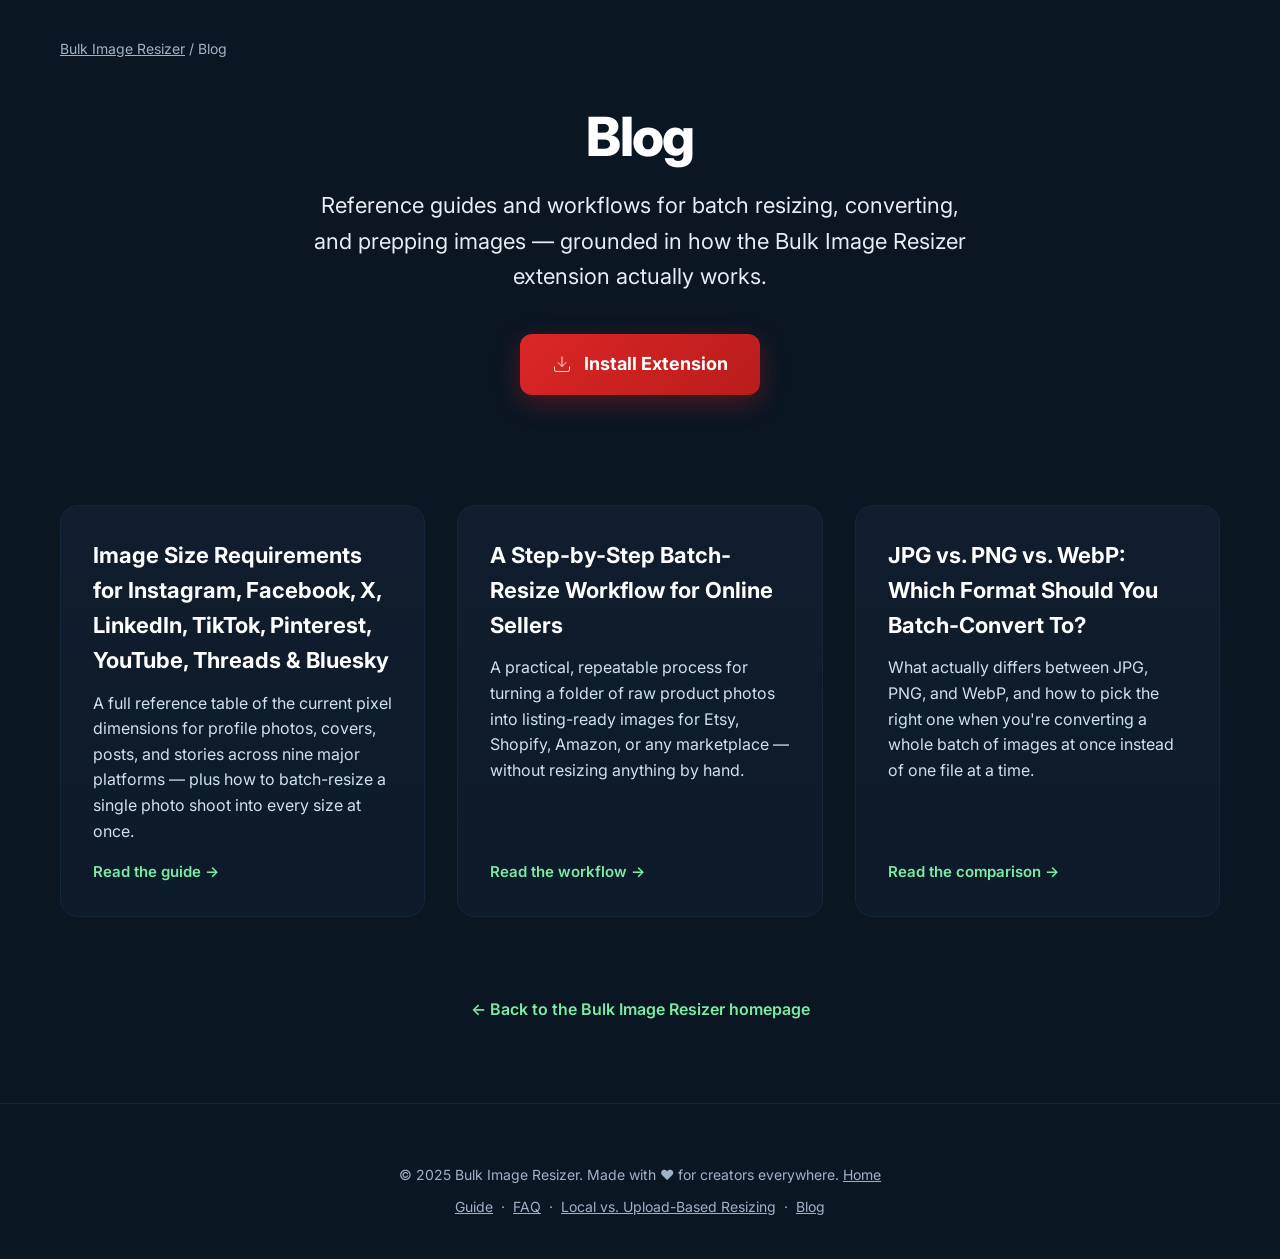
==== blog/index.html @ 039ac87c "feat(blog): add blog section with 3 articles on image sizing and formats Adds /blog/ (index + 3 full" ====
<!DOCTYPE html>
<html lang="en">
<head>
  <meta charset="utf-8" />
  <meta name="viewport" content="width=device-width, initial-scale=1" />
  <title>Blog — Bulk Image Resizer</title>
  <meta name="description" content="Guides and reference articles on batch image resizing: platform image size requirements, seller workflows, and format conversion — from the Bulk Image Resizer Chrome extension." />
  <meta name="keywords" content="bulk image resizer blog, batch image resizer chrome extension, resize multiple images at once, resize and convert images in bulk" />

  <!-- Canonical -->
  <link rel="canonical" href="https://bulk-image-resizer.com/blog/" />

  <!-- Open Graph -->
  <meta property="og:type" content="website" />
  <meta property="og:url" content="https://bulk-image-resizer.com/blog/" />
  <meta property="og:title" content="Blog — Bulk Image Resizer" />
  <meta property="og:description" content="Guides and reference articles on batch image resizing: platform image size requirements, seller workflows, and format conversion." />
  <meta property="og:image" content="https://bulk-image-resizer.com/Landing_Screen_1.png" />
  <meta property="og:site_name" content="Bulk Image Resizer" />

  <!-- Twitter Card -->
  <meta name="twitter:card" content="summary_large_image" />
  <meta name="twitter:title" content="Blog — Bulk Image Resizer" />
  <meta name="twitter:description" content="Guides and reference articles on batch image resizing: platform image size requirements, seller workflows, and format conversion." />
  <meta name="twitter:image" content="https://bulk-image-resizer.com/Landing_Screen_1.png" />

  <!-- Structured Data -->
  <script type="application/ld+json">
  {
    "@context": "https://schema.org",
    "@type": "CollectionPage",
    "name": "Bulk Image Resizer Blog",
    "url": "https://bulk-image-resizer.com/blog/",
    "description": "Guides and reference articles on batch image resizing, platform image size requirements, and format conversion.",
    "isPartOf": {
      "@type": "WebSite",
      "name": "Bulk Image Resizer",
      "url": "https://bulk-image-resizer.com/"
    }
  }
  </script>

  <!-- Google Tag Manager -->
  <script>(function(w,d,s,l,i){w[l]=w[l]||[];w[l].push({'gtm.start':
  new Date().getTime(),event:'gtm.js'});var f=d.getElementsByTagName(s)[0],
  j=d.createElement(s),dl=l!='dataLayer'?'&l='+l:'';j.async=true;j.src=
  'https://www.googletagmanager.com/gtm.js?id='+i+dl;f.parentNode.insertBefore(j,f);
  })(window,document,'script','dataLayer','GTM-MJVHKL4W');</script>
  <!-- End Google Tag Manager -->

  <!-- Umami -->
  <script defer src="https://cloud.umami.is/script.js" data-website-id="93c9dfe5-8eb3-4b94-a3b7-7828f1651d2e"></script>

  <!-- Favicons -->
  <link rel="icon" type="image/png" href="/favicon-96x96.png" sizes="96x96" />
  <link rel="icon" type="image/svg+xml" href="/favicon.svg" />
  <link rel="shortcut icon" href="/favicon.ico" />
  <link rel="apple-touch-icon" sizes="180x180" href="/apple-touch-icon.png" />
  <link rel="manifest" href="/site.webmanifest" />

  <!-- Typography -->
  <link rel="preconnect" href="https://fonts.googleapis.com">
  <link rel="preconnect" href="https://fonts.gstatic.com" crossorigin>
  <link href="https://fonts.googleapis.com/css2?family=Inter:wght@400;500;600;700;800&display=swap" rel="stylesheet">

  <style>
    :root{
      --brand:#0A1625;
      --body:#0b1623;
      --card-bg:#0f1d2e;
      --card-bg-2:#0c1a29;
      --card-border:#12263c;
      --text-hero:#e6edf3;
      --text-muted:#cfe0ef;
      --muted:#9fb3c8;
      --accent:#7ceba3;
      --accent-hover:#6dd49a;
      --radius:18px;
      --shadow:0 24px 60px rgba(0,0,0,.35), 0 3px 10px rgba(0,0,0,.25);
      --shadow-lg:0 32px 80px rgba(0,0,0,.4), 0 4px 16px rgba(0,0,0,.3);
    }

    *{box-sizing:border-box}
    html,body{height:100%}
    body{
      margin:0;
      font-family: Inter, system-ui, -apple-system, "Segoe UI", Roboto, Helvetica, Arial, sans-serif;
      background: var(--body);
      color:#dbe7f3;
      line-height: 1.6;
    }

    .container{
      max-width: 1200px;
      margin: 0 auto;
      padding: 0 20px;
    }

    .breadcrumb{
      padding: 24px 0 0;
      font-size: 14px;
      color: var(--muted);
    }
    .breadcrumb a{ color: var(--muted); text-decoration: underline; }
    .breadcrumb a:hover{ color: var(--text-hero); }

    .header{
      padding: 32px 0 50px;
      text-align: center;
    }

    .hero{
      margin-bottom: 20px;
    }

    .hero h1{
      font-size: clamp(32px, 5.5vw, 54px);
      line-height:1.15;
      letter-spacing:-.03em;
      margin:0 0 20px;
      font-weight: 800;
      color:#fff;
      text-wrap: balance;
      max-width: 900px;
      margin-left: auto;
      margin-right: auto;
    }

    .hero p{
      font-size: clamp(18px, 2.5vw, 22px);
      color: var(--text-hero);
      margin: 0 0 40px;
      max-width: 680px;
      margin-left: auto;
      margin-right: auto;
    }

    .cta-button{
      display: inline-flex;
      align-items: center;
      gap: 12px;
      background: linear-gradient(135deg, #dc2626, #b91c1c);
      color: white;
      text-decoration: none;
      font-weight: 700;
      font-size: 18px;
      padding: 16px 32px;
      border-radius: 12px;
      box-shadow: 0 8px 24px rgba(220, 38, 38, .3);
      transition: all 0.3s ease;
      border: none;
      cursor: pointer;
    }

    .cta-button:hover{
      transform: translateY(-2px);
      box-shadow: 0 12px 32px rgba(220, 38, 38, .4);
      background: linear-gradient(135deg, #ef4444, #dc2626);
    }

    .cta-button svg{
      width: 20px;
      height: 20px;
    }

    .features{
      margin: 40px 0 80px;
    }

    .features h2{
      font-size: clamp(26px, 3.6vw, 36px);
      font-weight: 700;
      text-align: center;
      margin: 0 0 32px;
      color: #fff;
    }

    .prose{
      max-width:760px;
      margin:0 auto;
      color:var(--text-muted);
      font-size:17px;
    }

    .prose p{ margin: 0 0 18px; }
    .prose ul, .prose ol{ padding-left: 22px; line-height: 1.8; }
    .prose li{ margin-bottom: 8px; }
    .prose strong{ color:#fff; }

    .post-grid{
      display: grid;
      grid-template-columns: repeat(auto-fit, minmax(300px, 1fr));
      gap: 32px;
      margin-bottom: 20px;
    }

    .post-card{
      background: linear-gradient(180deg, var(--card-bg), var(--card-bg-2));
      border: 1px solid var(--card-border);
      border-radius: var(--radius);
      padding: 32px;
      text-align: left;
      transition: all 0.3s ease;
      display: flex;
      flex-direction: column;
    }

    .post-card:hover{
      transform: translateY(-4px);
      box-shadow: var(--shadow-lg);
    }

    .post-card h3{
      font-size: 22px;
      font-weight: 700;
      margin: 0 0 12px;
    }

    .post-card h3 a{
      color: #fff;
      text-decoration: none;
    }
    .post-card h3 a:hover{ color: var(--accent); }

    .post-card p{
      color: var(--text-muted);
      margin: 0 0 16px;
      font-size: 16px;
      flex-grow: 1;
    }

    .post-card .read-more{
      color: var(--accent);
      font-weight: 600;
      text-decoration: none;
      font-size: 15px;
    }
    .post-card .read-more:hover{ text-decoration: underline; }

    .home-link-wrap{
      text-align:center;
      margin-top: 60px;
    }
    .home-link-wrap a{
      color: var(--accent);
      font-weight: 600;
      text-decoration: none;
    }
    .home-link-wrap a:hover{ text-decoration: underline; }

    .footer{
      text-align: center;
      padding: 60px 0 40px;
      border-top: 1px solid rgba(255,255,255,.06);
      margin-top: 80px;
    }

    .footer p{
      color: var(--muted);
      margin: 0;
      font-size: 14px;
    }

    .footer a{ color: var(--muted); }

    @media (max-width: 768px) {
      .container{
        padding: 0 16px;
      }
      .hero{
        margin-bottom: 40px;
      }
      .features{
        margin: 50px 0;
      }
    }
  </style>
</head>
<body>
  <!-- Google Tag Manager (noscript) -->
  <noscript><iframe src="https://www.googletagmanager.com/ns.html?id=GTM-MJVHKL4W"
  height="0" width="0" style="display:none;visibility:hidden"></iframe></noscript>
  <!-- End Google Tag Manager (noscript) -->

  <div class="container">
    <p class="breadcrumb"><a href="/">Bulk Image Resizer</a> / Blog</p>

    <!-- Header -->
    <header class="header">
      <div class="hero">
        <h1>Blog</h1>
        <p>Reference guides and workflows for batch resizing, converting, and prepping images — grounded in how the Bulk Image Resizer extension actually works.</p>
        <a href="https://chromewebstore.google.com/detail/bulk-image-resizer/apbofiadpimeihiapjhjcpjjboibkeoh?hl=en" class="cta-button" target="_blank">
          <svg viewBox="0 0 24 24" fill="none" stroke="currentColor">
            <path d="M21 15v4a2 2 0 0 1-2 2H5a2 2 0 0 1-2-2v-4"/>
            <polyline points="7,10 12,15 17,10"/>
            <line x1="12" y1="15" x2="12" y2="3"/>
          </svg>
          Install Extension
        </a>
      </div>
    </header>

    <!-- Posts -->
    <section class="features">
      <div class="post-grid">
        <article class="post-card">
          <h3><a href="/blog/social-media-image-size-guide/">Image Size Requirements for Instagram, Facebook, X, LinkedIn, TikTok, Pinterest, YouTube, Threads & Bluesky</a></h3>
          <p>A full reference table of the current pixel dimensions for profile photos, covers, posts, and stories across nine major platforms — plus how to batch-resize a single photo shoot into every size at once.</p>
          <a class="read-more" href="/blog/social-media-image-size-guide/">Read the guide &rarr;</a>
        </article>
        <article class="post-card">
          <h3><a href="/blog/batch-resize-workflow-for-online-sellers/">A Step-by-Step Batch-Resize Workflow for Online Sellers</a></h3>
          <p>A practical, repeatable process for turning a folder of raw product photos into listing-ready images for Etsy, Shopify, Amazon, or any marketplace — without resizing anything by hand.</p>
          <a class="read-more" href="/blog/batch-resize-workflow-for-online-sellers/">Read the workflow &rarr;</a>
        </article>
        <article class="post-card">
          <h3><a href="/blog/jpg-png-webp-which-format-to-use/">JPG vs. PNG vs. WebP: Which Format Should You Batch-Convert To?</a></h3>
          <p>What actually differs between JPG, PNG, and WebP, and how to pick the right one when you're converting a whole batch of images at once instead of one file at a time.</p>
          <a class="read-more" href="/blog/jpg-png-webp-which-format-to-use/">Read the comparison &rarr;</a>
        </article>
      </div>
    </section>

    <div class="home-link-wrap">
      <a href="/">&larr; Back to the Bulk Image Resizer homepage</a>
    </div>
  </div>

  <!-- Footer -->
  <footer class="footer">
    <div class="container">
      <p>© 2025 Bulk Image Resizer. Made with ❤️ for creators everywhere. <a href="/">Home</a></p>
      <p style="margin-top:10px;">
        <a href="/guide/">Guide</a> &nbsp;·&nbsp; <a href="/faq/">FAQ</a> &nbsp;·&nbsp; <a href="/local-processing/">Local vs. Upload-Based Resizing</a> &nbsp;·&nbsp; <a href="/blog/">Blog</a>
      </p>
    </div>
  </footer>

</body>
</html>
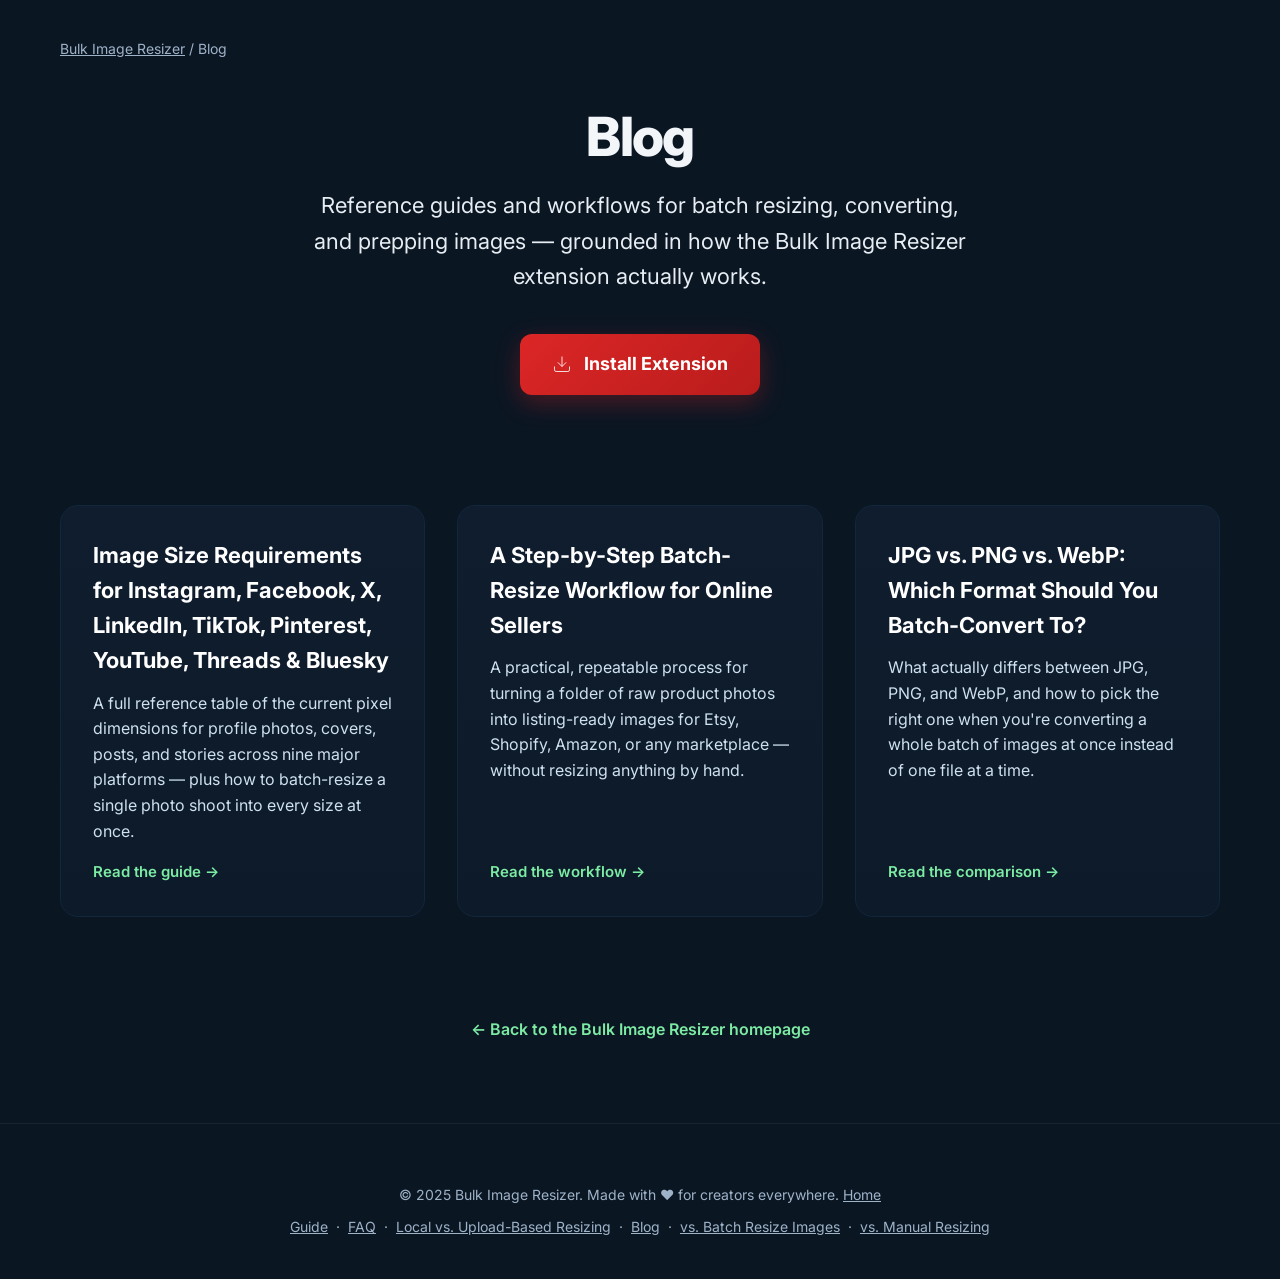
==== commit 90d6cbb8: "feat(seo): add vs-batch-resize-images and vs-manual-resizing comparisons, roll out shared base.css N" ====
--- a/blog/index.html
+++ b/blog/index.html
@@ -63,31 +63,11 @@
   <link rel="preconnect" href="https://fonts.gstatic.com" crossorigin>
   <link href="https://fonts.googleapis.com/css2?family=Inter:wght@400;500;600;700;800&display=swap" rel="stylesheet">
 
+  <link rel="stylesheet" href="/shared/base.css" />
+
   <style>
     :root{
-      --brand:#0A1625;
-      --body:#0b1623;
-      --card-bg:#0f1d2e;
-      --card-bg-2:#0c1a29;
-      --card-border:#12263c;
-      --text-hero:#e6edf3;
-      --text-muted:#cfe0ef;
-      --muted:#9fb3c8;
-      --accent:#7ceba3;
-      --accent-hover:#6dd49a;
-      --radius:18px;
-      --shadow:0 24px 60px rgba(0,0,0,.35), 0 3px 10px rgba(0,0,0,.25);
       --shadow-lg:0 32px 80px rgba(0,0,0,.4), 0 4px 16px rgba(0,0,0,.3);
-    }
-
-    *{box-sizing:border-box}
-    html,body{height:100%}
-    body{
-      margin:0;
-      font-family: Inter, system-ui, -apple-system, "Segoe UI", Roboto, Helvetica, Arial, sans-serif;
-      background: var(--body);
-      color:#dbe7f3;
-      line-height: 1.6;
     }
 
     .container{
@@ -104,13 +84,18 @@
     .breadcrumb a{ color: var(--muted); text-decoration: underline; }
     .breadcrumb a:hover{ color: var(--text-hero); }
 
+    /* Header (page-unique: no top nav bar on this site; reset base.css's sticky-nav .header) */
     .header{
       padding: 32px 0 50px;
       text-align: center;
+      position: static;
+      background: none;
+      border-bottom: none;
     }
 
     .hero{
       margin-bottom: 20px;
+      padding: 0;
     }
 
     .hero h1{
@@ -332,7 +317,7 @@
     <div class="container">
       <p>© 2025 Bulk Image Resizer. Made with ❤️ for creators everywhere. <a href="/">Home</a></p>
       <p style="margin-top:10px;">
-        <a href="/guide/">Guide</a> &nbsp;·&nbsp; <a href="/faq/">FAQ</a> &nbsp;·&nbsp; <a href="/local-processing/">Local vs. Upload-Based Resizing</a> &nbsp;·&nbsp; <a href="/blog/">Blog</a>
+        <a href="/guide/">Guide</a> &nbsp;·&nbsp; <a href="/faq/">FAQ</a> &nbsp;·&nbsp; <a href="/local-processing/">Local vs. Upload-Based Resizing</a> &nbsp;·&nbsp; <a href="/blog/">Blog</a> &nbsp;·&nbsp; <a href="/vs-batch-resize-images/">vs. Batch Resize Images</a> &nbsp;·&nbsp; <a href="/vs-manual-resizing/">vs. Manual Resizing</a>
       </p>
     </div>
   </footer>
--- a/shared/base.css
+++ b/shared/base.css
@@ -0,0 +1,542 @@
+/* Shared base.css — common structure/behavior across all 4 product sites.
+   Only --accent is overridden per site; everything else stays identical so the
+   4 copies can be diffed/kept in sync. Load this BEFORE the page's own <style>
+   block, which should only contain what's unique to that page. */
+
+:root {
+  --brand: #0A1625;
+  --body: #0b1623;
+  --card-bg: #0f1d2e;
+  --card-bg-2: #0c1a29;
+  --card-border: #12263c;
+  --text-hero: #e6edf3;
+  --text-muted: #cfe0ef;
+  --muted: #9fb3c8;
+  --radius: 18px;
+  --accent: #7ceba3; /* bulk-image-resizer brand accent (green) */
+  --accent-hover: color-mix(in srgb, var(--accent) 85%, black);
+  --accent-light: color-mix(in srgb, var(--accent) 75%, white);
+  --shadow: 0 24px 60px rgba(0, 0, 0, .35), 0 3px 10px rgba(0, 0, 0, .25);
+  --shadow-sm: 0 8px 25px rgba(0, 0, 0, .2);
+  --container-max: 1200px;
+  --gap-section: clamp(40px, 8vw, 80px);
+}
+
+* { box-sizing: border-box; }
+html, body { height: 100%; }
+body {
+  margin: 0;
+  font-family: Inter, system-ui, -apple-system, "Segoe UI", Roboto, Helvetica, Arial, sans-serif;
+  background: var(--body);
+  color: #dbe7f3;
+  line-height: 1.6;
+}
+
+/* ---------- Shared layout containers ---------- */
+
+.wrap,
+.main {
+  max-width: var(--container-max);
+  margin: 0 auto;
+  padding: 0 20px;
+}
+
+.article {
+  max-width: 780px;
+  margin: 0 auto;
+}
+
+/* ---------- Header / nav ---------- */
+
+.header {
+  background: linear-gradient(180deg, var(--card-bg), var(--card-bg-2));
+  border-bottom: 1px solid var(--card-border);
+  padding: 20px 0;
+  position: sticky;
+  top: 0;
+  z-index: 100;
+}
+
+.header-content {
+  max-width: var(--container-max);
+  margin: 0 auto;
+  padding: 0 20px;
+  display: flex;
+  align-items: center;
+  justify-content: space-between;
+  gap: 16px;
+}
+
+.logo {
+  display: flex;
+  align-items: center;
+  gap: 12px;
+  font-size: 20px;
+  font-weight: 700;
+  color: #fff;
+  text-decoration: none;
+  flex-shrink: 0;
+}
+
+.logo-icon {
+  width: 32px;
+  height: 32px;
+  background: var(--accent);
+  border-radius: 8px;
+  display: flex;
+  align-items: center;
+  justify-content: center;
+  color: white;
+  font-weight: 800;
+  flex-shrink: 0;
+}
+
+.nav {
+  display: flex;
+  gap: 24px;
+  align-items: center;
+  flex-wrap: wrap;
+  justify-content: flex-end;
+}
+
+.nav-link,
+.nav a {
+  color: var(--text-muted);
+  text-decoration: none;
+  font-weight: 500;
+  transition: color 0.2s;
+}
+
+.nav-link:hover,
+.nav a:hover {
+  color: #fff;
+}
+
+.cta-button {
+  background: linear-gradient(135deg, var(--accent), var(--accent-hover));
+  color: white;
+  padding: 12px 24px;
+  border-radius: 12px;
+  text-decoration: none;
+  font-weight: 600;
+  transition: all 0.2s;
+  box-shadow: var(--shadow-sm);
+  white-space: nowrap;
+}
+
+.cta-button:hover {
+  transform: translateY(-2px);
+  box-shadow: 0 12px 35px rgba(0, 0, 0, 0.3);
+}
+
+/* ---------- Hero ---------- */
+
+.hero {
+  text-align: center;
+  padding: 80px 0 60px;
+}
+
+.hero h1 {
+  font-size: clamp(30px, 5vw, 56px);
+  font-weight: 800;
+  line-height: 1.2;
+  margin: 0 0 20px;
+  background: linear-gradient(135deg, #fff, var(--text-hero));
+  -webkit-background-clip: text;
+  -webkit-text-fill-color: transparent;
+  background-clip: text;
+}
+
+.hero .meta {
+  color: var(--muted);
+  font-size: 15px;
+  margin-bottom: 20px;
+}
+
+.hero p {
+  font-size: clamp(17px, 2.5vw, 22px);
+  color: var(--text-muted);
+  margin: 0 0 32px;
+  max-width: 680px;
+  margin-left: auto;
+  margin-right: auto;
+}
+
+.hero-cta {
+  display: flex;
+  gap: 16px;
+  justify-content: center;
+  flex-wrap: wrap;
+}
+
+.btn-primary {
+  background: linear-gradient(135deg, var(--accent), var(--accent-hover));
+  color: white;
+  padding: 16px 32px;
+  border-radius: 16px;
+  text-decoration: none;
+  font-weight: 700;
+  font-size: 18px;
+  transition: all 0.2s;
+  box-shadow: var(--shadow);
+  text-align: center;
+}
+
+.btn-primary:hover {
+  transform: translateY(-3px);
+  box-shadow: 0 20px 50px rgba(0, 0, 0, 0.4);
+}
+
+.btn-secondary {
+  background: transparent;
+  color: var(--text-muted);
+  padding: 16px 32px;
+  border: 2px solid var(--card-border);
+  border-radius: 16px;
+  text-decoration: none;
+  font-weight: 600;
+  font-size: 18px;
+  transition: all 0.2s;
+  text-align: center;
+}
+
+.btn-secondary:hover {
+  border-color: var(--accent);
+  color: var(--accent);
+}
+
+/* ---------- Section headers ---------- */
+
+.section-header {
+  text-align: center;
+  margin-bottom: 60px;
+}
+
+.section-title {
+  font-size: clamp(28px, 4vw, 44px);
+  font-weight: 800;
+  margin: 0 0 16px;
+  color: #fff;
+}
+
+.section-subtitle {
+  font-size: clamp(16px, 2vw, 20px);
+  color: var(--text-muted);
+  margin: 0;
+  max-width: 700px;
+  margin-left: auto;
+  margin-right: auto;
+}
+
+/* ---------- Feature / card grids (mobile-safe: no minmax(300px,...) on narrow screens) ---------- */
+
+.features-grid,
+.features {
+  display: grid;
+  grid-template-columns: repeat(auto-fit, minmax(260px, 1fr));
+  gap: 28px;
+  margin-top: 40px;
+}
+
+.feature-card {
+  background: linear-gradient(180deg, var(--card-bg), var(--card-bg-2));
+  border: 1px solid var(--card-border);
+  border-radius: var(--radius);
+  padding: 28px;
+  text-align: center;
+}
+
+.feature-icon {
+  width: 60px;
+  height: 60px;
+  background: linear-gradient(135deg, var(--accent), var(--accent-light));
+  border-radius: 16px;
+  display: flex;
+  align-items: center;
+  justify-content: center;
+  margin: 0 auto 20px;
+  font-size: 26px;
+}
+
+.feature-title,
+.feature-card h3 {
+  font-size: 20px;
+  font-weight: 700;
+  margin: 0 0 12px;
+  color: #fff;
+}
+
+.feature-description,
+.feature-card p {
+  color: var(--text-muted);
+  margin: 0;
+  line-height: 1.6;
+}
+
+/* ---------- Benefits / checklist ---------- */
+
+.benefits-list {
+  list-style: none;
+  padding: 0;
+  margin: 0;
+}
+
+.benefits-list li {
+  display: flex;
+  align-items: flex-start;
+  gap: 12px;
+  margin-bottom: 16px;
+  color: var(--text-muted);
+}
+
+.benefits-list li::before {
+  content: "✓";
+  color: var(--accent);
+  font-weight: 700;
+  font-size: 18px;
+}
+
+/* ---------- Article body (blog/guide copy) ---------- */
+
+.article-body {
+  padding: 20px 0 60px;
+}
+
+.article-body h2 {
+  font-size: clamp(24px, 3vw, 32px);
+  font-weight: 800;
+  color: #fff;
+  margin: 48px 0 16px;
+}
+
+.article-body h3 {
+  font-size: 20px;
+  font-weight: 700;
+  color: #fff;
+  margin: 32px 0 12px;
+}
+
+.article-body p {
+  font-size: 17px;
+  color: var(--text-muted);
+  margin: 0 0 20px;
+}
+
+.article-body a {
+  color: var(--accent-light);
+}
+
+.article-body ul,
+.article-body ol {
+  color: var(--text-muted);
+  font-size: 17px;
+  padding-left: 24px;
+  margin: 0 0 20px;
+}
+
+.article-body li {
+  margin-bottom: 10px;
+}
+
+.callout {
+  background: linear-gradient(180deg, var(--card-bg), var(--card-bg-2));
+  border: 1px solid var(--card-border);
+  border-radius: var(--radius);
+  padding: 24px 28px;
+  margin: 32px 0;
+}
+
+.callout p {
+  margin: 0;
+}
+
+/* ---------- Comparison tables: desktop = table, mobile (<=768px) = stacked cards ---------- */
+
+.compare-table-wrap,
+.comparison-table-wrap {
+  overflow-x: auto;
+  margin: 32px 0;
+  border: 1px solid var(--card-border);
+  border-radius: var(--radius);
+}
+
+table.compare-table,
+table.comparison-table {
+  width: 100%;
+  border-collapse: collapse;
+  font-size: 16px;
+}
+
+table.compare-table th,
+table.compare-table td,
+table.comparison-table th,
+table.comparison-table td {
+  padding: 16px 18px;
+  text-align: left;
+  border-bottom: 1px solid var(--card-border);
+  color: var(--text-muted);
+}
+
+table.compare-table th,
+table.comparison-table th {
+  background: var(--card-bg-2);
+  color: #fff;
+  font-weight: 700;
+}
+
+table.compare-table tr:last-child td,
+table.comparison-table tr:last-child td {
+  border-bottom: none;
+}
+
+table.compare-table td.dash {
+  color: var(--muted);
+}
+
+.table-footnote {
+  font-size: 14px;
+  color: var(--muted);
+  margin: -12px 0 32px;
+}
+
+/* ---------- CTA / Footer ---------- */
+
+.cta-section {
+  padding: 60px 0;
+  text-align: center;
+  background: linear-gradient(135deg, var(--card-bg), var(--card-bg-2));
+  border-radius: var(--radius);
+  margin: 40px 0;
+}
+
+.cta-section h2 {
+  font-size: clamp(28px, 4vw, 40px);
+  font-weight: 800;
+  margin: 0 0 16px;
+  color: #fff;
+}
+
+.cta-section p {
+  font-size: 18px;
+  color: var(--text-muted);
+  margin: 0 0 32px;
+}
+
+.footer {
+  border-top: 1px solid var(--card-border);
+  padding: 40px 0;
+  text-align: center;
+  color: var(--muted);
+}
+
+.footer a {
+  color: var(--text-muted);
+}
+
+/* ================= Responsive: 3 required breakpoints ================= */
+
+/* Tablet: mainly guard against comparison-table overflow and 2-col grids getting tight */
+@media (max-width: 1024px) {
+  .features-grid,
+  .features {
+    gap: 20px;
+  }
+}
+
+/* Main breakpoint — every page must behave correctly here */
+@media (max-width: 768px) {
+  .header-content {
+    flex-direction: column;
+    gap: 14px;
+    align-items: stretch;
+  }
+
+  .nav {
+    gap: 14px;
+    justify-content: center;
+  }
+
+  .hero {
+    padding: 44px 0 32px;
+  }
+
+  .hero-cta {
+    flex-direction: column;
+    align-items: center;
+  }
+
+  .features-grid,
+  .features {
+    grid-template-columns: 1fr;
+  }
+
+  .section-header {
+    margin-bottom: 36px;
+  }
+
+  /* Comparison tables become stacked cards instead of a horizontally-scrolling table.
+     Requires each <td> to carry data-label="<column header text>" in markup. */
+  .compare-table-wrap table,
+  .comparison-table-wrap table {
+    border: 0;
+  }
+
+  .compare-table-wrap table thead,
+  .comparison-table-wrap table thead {
+    display: none;
+  }
+
+  .compare-table-wrap table tr,
+  .comparison-table-wrap table tr {
+    display: block;
+    border-bottom: 1px solid var(--card-border);
+    padding: 16px 18px;
+  }
+
+  .compare-table-wrap table tr:last-child,
+  .comparison-table-wrap table tr:last-child {
+    border-bottom: 0;
+  }
+
+  .compare-table-wrap table td,
+  .comparison-table-wrap table td {
+    display: block;
+    border-bottom: none;
+    padding: 6px 0;
+  }
+
+  .compare-table-wrap table td[data-label]::before,
+  .comparison-table-wrap table td[data-label]::before {
+    content: attr(data-label);
+    display: block;
+    font-size: 12px;
+    font-weight: 700;
+    text-transform: uppercase;
+    letter-spacing: .04em;
+    color: var(--muted);
+    margin-bottom: 4px;
+  }
+
+  table.compare-table td:first-child,
+  table.comparison-table td:first-child {
+    color: #fff;
+    font-weight: 700;
+  }
+}
+
+/* Small phones */
+@media (max-width: 480px) {
+  .hero {
+    padding: 36px 0 24px;
+  }
+
+  .btn-primary,
+  .btn-secondary,
+  .cta-button {
+    width: 100%;
+  }
+
+  .hero-cta {
+    width: 100%;
+  }
+}
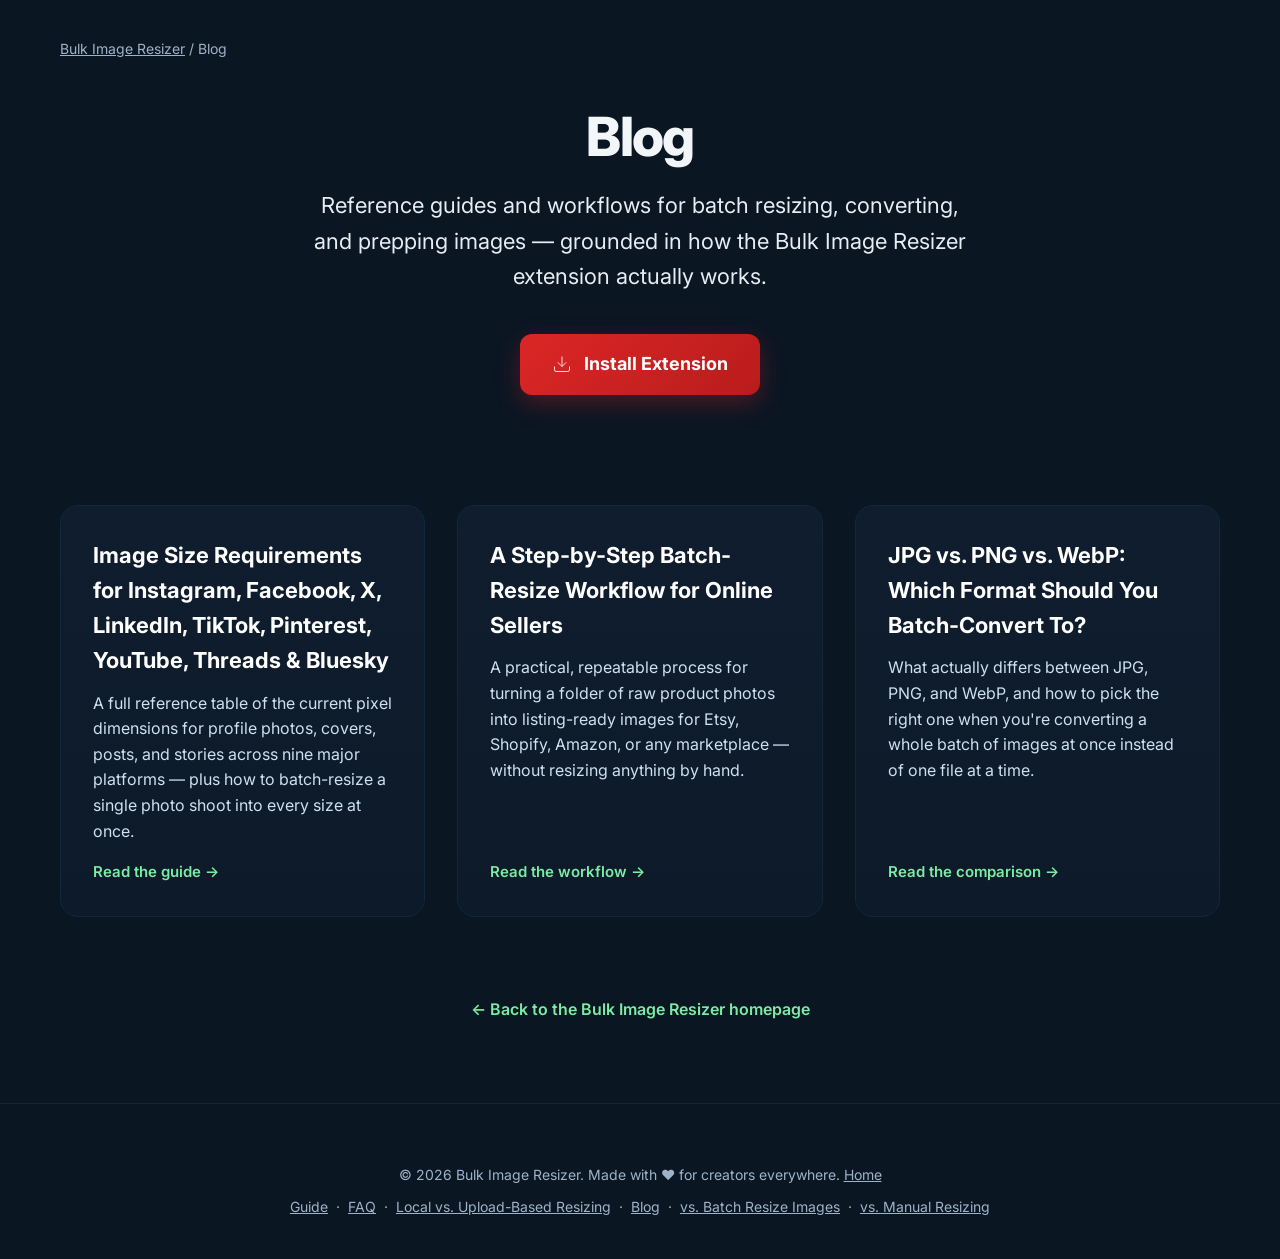
==== commit b31e0cf8: "fix(layout): stop prose/table sections rendering as a 3-column grid Text-only sections used class="f" ====
--- a/blog/index.html
+++ b/blog/index.html
@@ -148,11 +148,11 @@
       height: 20px;
     }
 
-    .features{
+    .features-section{
       margin: 40px 0 80px;
     }
 
-    .features h2{
+    .features-section h2{
       font-size: clamp(26px, 3.6vw, 36px);
       font-weight: 700;
       text-align: center;
@@ -255,7 +255,7 @@
       .hero{
         margin-bottom: 40px;
       }
-      .features{
+      .features-section{
         margin: 50px 0;
       }
     }
@@ -287,7 +287,7 @@
     </header>
 
     <!-- Posts -->
-    <section class="features">
+    <section class="features-section">
       <div class="post-grid">
         <article class="post-card">
           <h3><a href="/blog/social-media-image-size-guide/">Image Size Requirements for Instagram, Facebook, X, LinkedIn, TikTok, Pinterest, YouTube, Threads & Bluesky</a></h3>
@@ -315,7 +315,7 @@
   <!-- Footer -->
   <footer class="footer">
     <div class="container">
-      <p>© 2025 Bulk Image Resizer. Made with ❤️ for creators everywhere. <a href="/">Home</a></p>
+      <p>© 2026 Bulk Image Resizer. Made with ❤️ for creators everywhere. <a href="/">Home</a></p>
       <p style="margin-top:10px;">
         <a href="/guide/">Guide</a> &nbsp;·&nbsp; <a href="/faq/">FAQ</a> &nbsp;·&nbsp; <a href="/local-processing/">Local vs. Upload-Based Resizing</a> &nbsp;·&nbsp; <a href="/blog/">Blog</a> &nbsp;·&nbsp; <a href="/vs-batch-resize-images/">vs. Batch Resize Images</a> &nbsp;·&nbsp; <a href="/vs-manual-resizing/">vs. Manual Resizing</a>
       </p>
--- a/shared/base.css
+++ b/shared/base.css
@@ -32,6 +32,13 @@
   line-height: 1.6;
 }
 
+/* Fallback colour for unclassed in-text links: the browser default (#0000ee) is
+   unreadable on the dark background. Element-level specificity, so any page or
+   component rule (.nav a, .btn-primary, footer a, ...) still overrides it. */
+a {
+  color: var(--accent-light);
+}
+
 /* ---------- Shared layout containers ---------- */
 
 .wrap,
@@ -110,6 +117,12 @@
 .nav-link:hover,
 .nav a:hover {
   color: #fff;
+}
+
+/* Header-less pages (nav sits directly inside .wrap): centre it and give it breathing room */
+.wrap > .nav {
+  justify-content: center;
+  margin: 40px 0;
 }
 
 .cta-button {
